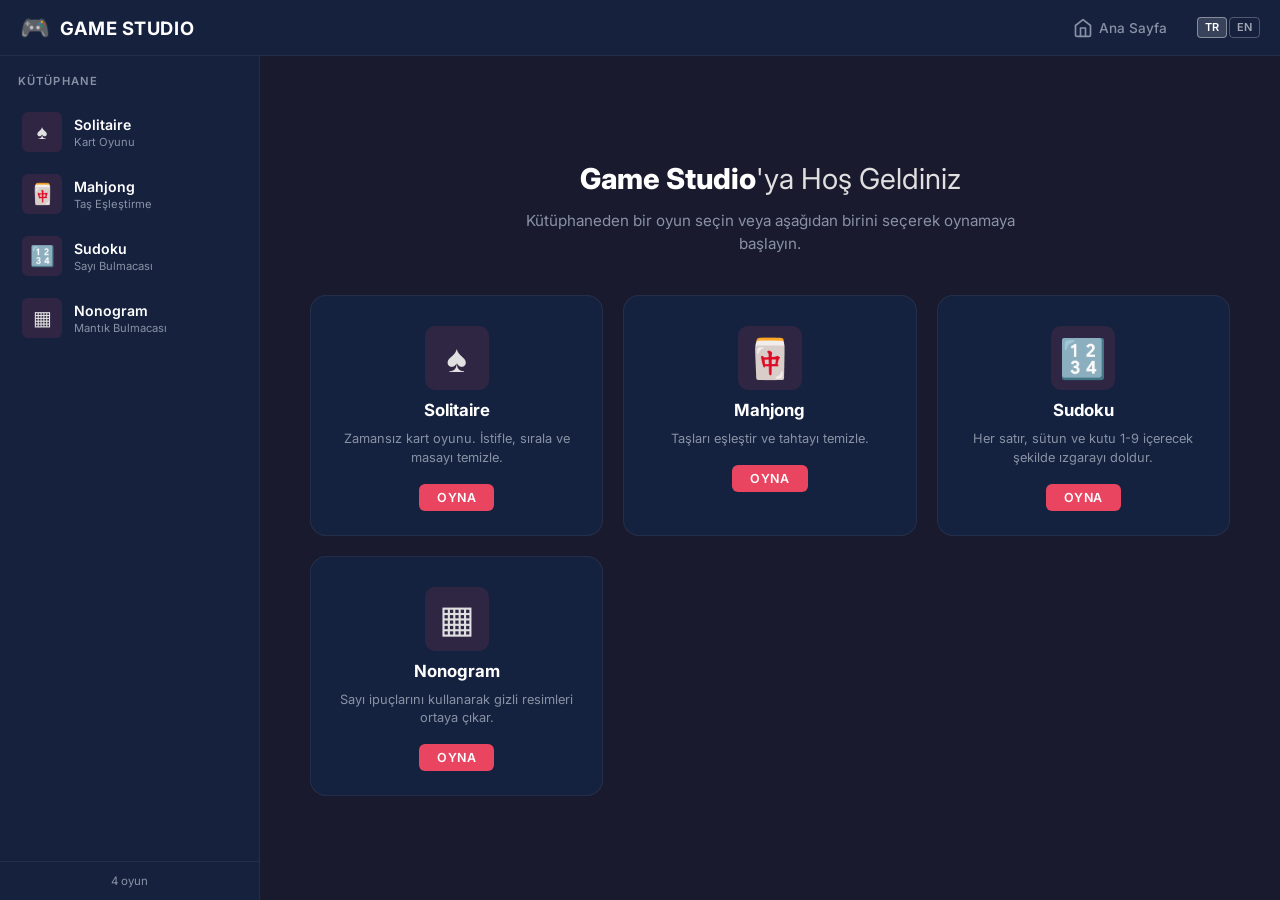
==== index.html @ 01b4e76f "Add TR/EN language toggle to dashboard and all 4 games Each page has its own translation dictionary " ====
<!DOCTYPE html>
<html lang="en">
<head>
  <meta charset="UTF-8">
  <meta name="viewport" content="width=device-width, initial-scale=1.0">
  <title>Game Studio</title>
  <link rel="stylesheet" href="css/style.css">
  <style>
    .lang-toggle { display: inline-flex; gap: 2px; margin-left: 8px; }
    .lang-btn {
      background: transparent; border: 1px solid rgba(255,255,255,.25);
      color: rgba(255,255,255,.6); font-size: 11px; font-weight: 600;
      padding: 2px 7px; border-radius: 4px; cursor: pointer;
      font-family: inherit; line-height: 1.4; transition: all .15s;
    }
    .lang-btn:hover { border-color: rgba(255,255,255,.5); color: rgba(255,255,255,.85); }
    .lang-btn--active {
      background: rgba(255,255,255,.15); color: #fff;
      border-color: rgba(255,255,255,.4);
    }
  </style>
  <link rel="preconnect" href="https://fonts.googleapis.com">
  <link rel="preconnect" href="https://fonts.gstatic.com" crossorigin>
  <link href="https://fonts.googleapis.com/css2?family=Inter:wght@400;500;600;700;800&display=swap" rel="stylesheet">
</head>
<body>

  <!-- ===== Header ===== -->
  <header class="header">
    <div class="header__brand">
      <span class="header__logo" aria-hidden="true">&#x1F3AE;</span>
      <h1 class="header__title">Game Studio</h1>
    </div>
    <nav class="header__nav">
      <button class="header__home-btn" id="homeBtn" type="button" title="Home">
        <svg width="20" height="20" viewBox="0 0 24 24" fill="none" stroke="currentColor"
             stroke-width="2" stroke-linecap="round" stroke-linejoin="round">
          <path d="M3 9l9-7 9 7v11a2 2 0 0 1-2 2H5a2 2 0 0 1-2-2z"/>
          <polyline points="9 22 9 12 15 12 15 22"/>
        </svg>
        <span data-i18n="home">Home</span>
      </button>
      <div class="lang-toggle" role="group" aria-label="Language">
        <button class="lang-btn" data-lang="tr" type="button">TR</button>
        <button class="lang-btn" data-lang="en" type="button">EN</button>
      </div>
    </nav>
  </header>

  <!-- ===== Main Layout ===== -->
  <div class="dashboard">

    <!-- Sidebar -->
    <aside class="sidebar" id="sidebar">
      <div class="sidebar__header">
        <h2 class="sidebar__title" data-i18n="library">Library</h2>
      </div>

      <ul class="sidebar__list" id="gameList" role="list">
        <li class="sidebar__item" role="listitem">
          <button class="game-card" data-game="solitaire" type="button">
            <span class="game-card__icon" aria-hidden="true">&#9824;</span>
            <div class="game-card__info">
              <span class="game-card__name">Solitaire</span>
              <span class="game-card__genre" data-i18n="cardGame">Card Game</span>
            </div>
            <span class="game-card__arrow" aria-hidden="true">&#x203A;</span>
          </button>
        </li>
        <li class="sidebar__item" role="listitem">
          <button class="game-card" data-game="mahjong" type="button">
            <span class="game-card__icon" aria-hidden="true">&#x1F004;</span>
            <div class="game-card__info">
              <span class="game-card__name">Mahjong</span>
              <span class="game-card__genre" data-i18n="tileMatching">Tile Matching</span>
            </div>
            <span class="game-card__arrow" aria-hidden="true">&#x203A;</span>
          </button>
        </li>
        <li class="sidebar__item" role="listitem">
          <button class="game-card" data-game="sudoku" type="button">
            <span class="game-card__icon" aria-hidden="true">&#x1F522;</span>
            <div class="game-card__info">
              <span class="game-card__name">Sudoku</span>
              <span class="game-card__genre" data-i18n="numberPuzzle">Number Puzzle</span>
            </div>
            <span class="game-card__arrow" aria-hidden="true">&#x203A;</span>
          </button>
        </li>
        <li class="sidebar__item" role="listitem">
          <button class="game-card" data-game="nonogram" type="button">
            <span class="game-card__icon" aria-hidden="true">&#x25A6;</span>
            <div class="game-card__info">
              <span class="game-card__name">Nonogram</span>
              <span class="game-card__genre" data-i18n="logicPuzzle">Logic Puzzle</span>
            </div>
            <span class="game-card__arrow" aria-hidden="true">&#x203A;</span>
          </button>
        </li>
      </ul>

      <div class="sidebar__footer">
        <span class="sidebar__count" data-i18n="gameCount">4 games</span>
      </div>
    </aside>

    <!-- Main Content Area -->
    <main class="content" id="content">

      <!-- Welcome Screen (shown when no game is selected) -->
      <section class="welcome" id="welcomeScreen">
        <div class="welcome__hero">
          <h2 class="welcome__heading" data-i18n-html="welcomeTitle">Welcome to <strong>Game Studio</strong></h2>
          <p class="welcome__sub" data-i18n="welcomeSub">Pick a game from the library or choose one below to start playing.</p>
        </div>

        <div class="welcome__grid">
          <button class="welcome__card" data-game="solitaire" type="button">
            <span class="welcome__card-icon" aria-hidden="true">&#9824;</span>
            <h3 class="welcome__card-title">Solitaire</h3>
            <p class="welcome__card-desc" data-i18n="solitaireDesc">The timeless card game. Stack, sort, and clear the tableau.</p>
            <span class="welcome__card-cta" data-i18n="playNow">Play Now</span>
          </button>

          <button class="welcome__card" data-game="mahjong" type="button">
            <span class="welcome__card-icon" aria-hidden="true">&#x1F004;</span>
            <h3 class="welcome__card-title">Mahjong</h3>
            <p class="welcome__card-desc" data-i18n="mahjongDesc">Match tiles and clear the board in this classic puzzle.</p>
            <span class="welcome__card-cta" data-i18n="playNow">Play Now</span>
          </button>

          <button class="welcome__card" data-game="sudoku" type="button">
            <span class="welcome__card-icon" aria-hidden="true">&#x1F522;</span>
            <h3 class="welcome__card-title">Sudoku</h3>
            <p class="welcome__card-desc" data-i18n="sudokuDesc">Fill the grid so every row, column, and box has 1-9.</p>
            <span class="welcome__card-cta" data-i18n="playNow">Play Now</span>
          </button>

          <button class="welcome__card" data-game="nonogram" type="button">
            <span class="welcome__card-icon" aria-hidden="true">&#x25A6;</span>
            <h3 class="welcome__card-title">Nonogram</h3>
            <p class="welcome__card-desc" data-i18n="nonogramDesc">Reveal hidden pictures using number clues on each axis.</p>
            <span class="welcome__card-cta" data-i18n="playNow">Play Now</span>
          </button>
        </div>
      </section>

      <!-- Game Frame (shown when a game is selected) -->
      <div class="game-frame" id="gameFrame" hidden>
        <div class="game-frame__loader" id="frameLoader">
          <div class="spinner"></div>
          <span data-i18n="loading">Loading game&hellip;</span>
        </div>
        <iframe
          class="game-frame__iframe"
          id="gameIframe"
          title="Game window"
          sandbox="allow-scripts allow-same-origin allow-popups"
          loading="lazy"
        ></iframe>
      </div>

    </main>
  </div>

  <!-- Mobile sidebar toggle -->
  <button class="sidebar-toggle" id="sidebarToggle" type="button"
          aria-label="Toggle game library" aria-expanded="false">
    <svg width="24" height="24" viewBox="0 0 24 24" fill="none" stroke="currentColor"
         stroke-width="2" stroke-linecap="round" stroke-linejoin="round">
      <line x1="3" y1="6" x2="21" y2="6"/>
      <line x1="3" y1="12" x2="21" y2="12"/>
      <line x1="3" y1="18" x2="21" y2="18"/>
    </svg>
  </button>

  <script src="js/app.js"></script>
</body>
</html>
---- css/style.css ----
/* ============================================================
   Game Studio — Dashboard Stylesheet
   Dark theme with gaming aesthetic (Steam / Epic Games style)
   ============================================================ */

/* ----- Design Tokens ----- */
:root {
  /* Palette */
  --color-base:        #1a1a2e;
  --color-surface:     #16213e;
  --color-accent:      #0f3460;
  --color-highlight:   #e94560;
  --color-highlight-hover: #ff6b81;
  --color-text:        #e0e0e0;
  --color-text-muted:  #8892a4;
  --color-text-bright: #ffffff;
  --color-border:      rgba(255, 255, 255, 0.06);
  --color-card-bg:     rgba(15, 52, 96, 0.35);
  --color-card-hover:  rgba(15, 52, 96, 0.65);
  --color-overlay:     rgba(0, 0, 0, 0.5);

  /* Layout */
  --header-h:   56px;
  --sidebar-w:  260px;

  /* Typography */
  --font-family: 'Inter', -apple-system, BlinkMacSystemFont, 'Segoe UI',
                 Roboto, Oxygen, Ubuntu, sans-serif;

  /* Transitions */
  --transition-fast:   0.15s ease;
  --transition-medium: 0.25s ease;
  --transition-slow:   0.4s  cubic-bezier(0.22, 1, 0.36, 1);

  /* Misc */
  --radius-sm:  6px;
  --radius-md:  10px;
  --radius-lg:  16px;
  --shadow-card: 0 4px 24px rgba(0, 0, 0, 0.3);
}

/* ----- Reset / Base ----- */
*,
*::before,
*::after {
  margin: 0;
  padding: 0;
  box-sizing: border-box;
}

html {
  font-size: 16px;
  -webkit-font-smoothing: antialiased;
  -moz-osx-font-smoothing: grayscale;
}

body {
  font-family: var(--font-family);
  background: var(--color-base);
  color: var(--color-text);
  min-height: 100vh;
  overflow: hidden;               /* prevent body scroll; content scrolls internally */
}

button {
  font: inherit;
  color: inherit;
  cursor: pointer;
  border: none;
  background: none;
  -webkit-tap-highlight-color: transparent;
}

ul { list-style: none; }

a { color: inherit; text-decoration: none; }

/* ============================================================
   Header
   ============================================================ */
.header {
  position: fixed;
  inset: 0 0 auto 0;
  z-index: 100;
  height: var(--header-h);
  display: flex;
  align-items: center;
  justify-content: space-between;
  padding: 0 20px 0 20px;
  background: var(--color-surface);
  border-bottom: 1px solid var(--color-border);
  backdrop-filter: blur(12px);
  -webkit-backdrop-filter: blur(12px);
}

.header__brand {
  display: flex;
  align-items: center;
  gap: 10px;
  user-select: none;
}

.header__logo {
  font-size: 1.5rem;
  line-height: 1;
}

.header__title {
  font-size: 1.15rem;
  font-weight: 700;
  letter-spacing: 0.03em;
  color: var(--color-text-bright);
  text-transform: uppercase;
}

.header__nav {
  display: flex;
  align-items: center;
  gap: 8px;
}

.header__home-btn {
  display: inline-flex;
  align-items: center;
  gap: 6px;
  padding: 6px 14px;
  border-radius: var(--radius-sm);
  font-size: 0.85rem;
  font-weight: 500;
  color: var(--color-text-muted);
  transition: background var(--transition-fast), color var(--transition-fast);
}
.header__home-btn:hover,
.header__home-btn:focus-visible {
  background: rgba(255, 255, 255, 0.07);
  color: var(--color-text-bright);
}

/* ============================================================
   Dashboard Layout
   ============================================================ */
.dashboard {
  display: flex;
  position: fixed;
  inset: var(--header-h) 0 0 0;
}

/* ============================================================
   Sidebar
   ============================================================ */
.sidebar {
  width: var(--sidebar-w);
  min-width: var(--sidebar-w);
  height: 100%;
  display: flex;
  flex-direction: column;
  background: var(--color-surface);
  border-right: 1px solid var(--color-border);
  transition: transform var(--transition-slow);
  z-index: 50;
}

.sidebar__header {
  padding: 18px 18px 10px;
}

.sidebar__title {
  font-size: 0.7rem;
  font-weight: 600;
  text-transform: uppercase;
  letter-spacing: 0.1em;
  color: var(--color-text-muted);
}

.sidebar__list {
  flex: 1;
  overflow-y: auto;
  padding: 4px 10px;
}

.sidebar__item + .sidebar__item {
  margin-top: 2px;
}

.sidebar__footer {
  padding: 12px 18px;
  border-top: 1px solid var(--color-border);
  font-size: 0.72rem;
  color: var(--color-text-muted);
  text-align: center;
}

/* ----- Game Card (sidebar button) ----- */
.game-card {
  display: flex;
  align-items: center;
  gap: 12px;
  width: 100%;
  padding: 10px 12px;
  border-radius: var(--radius-md);
  transition: background var(--transition-fast),
              box-shadow var(--transition-fast),
              transform var(--transition-fast);
}

.game-card:hover {
  background: var(--color-card-hover);
  transform: translateX(2px);
}
.game-card:focus-visible {
  outline: 2px solid var(--color-highlight);
  outline-offset: -2px;
}

.game-card--active {
  background: var(--color-card-hover);
  box-shadow: inset 3px 0 0 var(--color-highlight);
}

.game-card__icon {
  display: flex;
  align-items: center;
  justify-content: center;
  width: 40px;
  height: 40px;
  border-radius: var(--radius-sm);
  background: rgba(233, 69, 96, 0.12);
  font-size: 1.25rem;
  flex-shrink: 0;
  transition: background var(--transition-fast), transform var(--transition-fast);
}

.game-card:hover .game-card__icon,
.game-card--active .game-card__icon {
  background: rgba(233, 69, 96, 0.25);
  transform: scale(1.08);
}

.game-card__info {
  display: flex;
  flex-direction: column;
  gap: 2px;
  min-width: 0;
  text-align: left;
}

.game-card__name {
  font-size: 0.88rem;
  font-weight: 600;
  color: var(--color-text-bright);
  white-space: nowrap;
  overflow: hidden;
  text-overflow: ellipsis;
}

.game-card__genre {
  font-size: 0.7rem;
  color: var(--color-text-muted);
}

.game-card__arrow {
  margin-left: auto;
  font-size: 1.3rem;
  color: var(--color-text-muted);
  opacity: 0;
  transform: translateX(-4px);
  transition: opacity var(--transition-fast), transform var(--transition-fast);
}

.game-card:hover .game-card__arrow,
.game-card--active .game-card__arrow {
  opacity: 1;
  transform: translateX(0);
}

/* ============================================================
   Content Area
   ============================================================ */
.content {
  flex: 1;
  position: relative;
  overflow: hidden;
  background: var(--color-base);
}

/* ============================================================
   Welcome Screen
   ============================================================ */
.welcome {
  display: flex;
  flex-direction: column;
  align-items: center;
  justify-content: center;
  gap: 40px;
  height: 100%;
  padding: 40px 32px;
  overflow-y: auto;
  animation: fadeIn 0.5s ease;
}

.welcome__hero {
  text-align: center;
  max-width: 540px;
}

.welcome__heading {
  font-size: 1.8rem;
  font-weight: 400;
  color: var(--color-text);
  line-height: 1.3;
}
.welcome__heading strong {
  color: var(--color-text-bright);
  font-weight: 800;
}

.welcome__sub {
  margin-top: 12px;
  font-size: 0.95rem;
  color: var(--color-text-muted);
  line-height: 1.5;
}

/* ----- Welcome Card Grid ----- */
.welcome__grid {
  display: grid;
  grid-template-columns: repeat(auto-fit, minmax(220px, 1fr));
  gap: 20px;
  width: 100%;
  max-width: 920px;
}

.welcome__card {
  display: flex;
  flex-direction: column;
  align-items: center;
  gap: 10px;
  padding: 30px 20px 24px;
  text-align: center;
  border-radius: var(--radius-lg);
  background: var(--color-card-bg);
  border: 1px solid var(--color-border);
  transition: background var(--transition-medium),
              border-color var(--transition-medium),
              transform var(--transition-medium),
              box-shadow var(--transition-medium);
}

.welcome__card:hover {
  background: var(--color-card-hover);
  border-color: rgba(233, 69, 96, 0.3);
  transform: translateY(-4px);
  box-shadow: var(--shadow-card);
}
.welcome__card:focus-visible {
  outline: 2px solid var(--color-highlight);
  outline-offset: 2px;
}

.welcome__card-icon {
  font-size: 2.4rem;
  line-height: 1;
  display: flex;
  align-items: center;
  justify-content: center;
  width: 64px;
  height: 64px;
  border-radius: var(--radius-md);
  background: rgba(233, 69, 96, 0.12);
  transition: background var(--transition-medium), transform var(--transition-medium);
}

.welcome__card:hover .welcome__card-icon {
  background: rgba(233, 69, 96, 0.28);
  transform: scale(1.1);
}

.welcome__card-title {
  font-size: 1.05rem;
  font-weight: 700;
  color: var(--color-text-bright);
}

.welcome__card-desc {
  font-size: 0.8rem;
  color: var(--color-text-muted);
  line-height: 1.45;
}

.welcome__card-cta {
  display: inline-block;
  margin-top: 6px;
  padding: 6px 18px;
  font-size: 0.78rem;
  font-weight: 600;
  text-transform: uppercase;
  letter-spacing: 0.05em;
  border-radius: var(--radius-sm);
  background: var(--color-highlight);
  color: var(--color-text-bright);
  transition: background var(--transition-fast);
}
.welcome__card:hover .welcome__card-cta {
  background: var(--color-highlight-hover);
}

/* ============================================================
   Game Frame
   ============================================================ */
.game-frame {
  position: absolute;
  inset: 0;
  display: flex;
  align-items: center;
  justify-content: center;
  background: var(--color-base);
}

.game-frame[hidden] {
  display: none;
}

.game-frame__iframe {
  width: 100%;
  height: 100%;
  border: none;
  opacity: 0;
  transition: opacity var(--transition-medium);
}

.game-frame__iframe--loaded {
  opacity: 1;
}

/* ----- Loader ----- */
.game-frame__loader {
  position: absolute;
  display: flex;
  flex-direction: column;
  align-items: center;
  gap: 14px;
  font-size: 0.85rem;
  color: var(--color-text-muted);
  transition: opacity var(--transition-fast);
  z-index: 2;
}

.game-frame__loader[hidden] {
  opacity: 0;
  pointer-events: none;
}

.spinner {
  width: 36px;
  height: 36px;
  border: 3px solid rgba(233, 69, 96, 0.2);
  border-top-color: var(--color-highlight);
  border-radius: 50%;
  animation: spin 0.75s linear infinite;
}

/* ============================================================
   Mobile Sidebar Toggle
   ============================================================ */
.sidebar-toggle {
  display: none;              /* shown via media query */
  position: fixed;
  bottom: 20px;
  left: 20px;
  z-index: 200;
  width: 48px;
  height: 48px;
  border-radius: 50%;
  background: var(--color-highlight);
  color: var(--color-text-bright);
  box-shadow: 0 4px 16px rgba(233, 69, 96, 0.45);
  align-items: center;
  justify-content: center;
  transition: background var(--transition-fast), transform var(--transition-fast);
}
.sidebar-toggle:hover {
  background: var(--color-highlight-hover);
  transform: scale(1.08);
}

/* ============================================================
   Responsive
   ============================================================ */
@media (max-width: 768px) {
  :root {
    --sidebar-w: 240px;
  }

  .sidebar {
    position: fixed;
    top: var(--header-h);
    left: 0;
    bottom: 0;
    transform: translateX(-100%);
    box-shadow: 4px 0 24px rgba(0, 0, 0, 0.4);
  }

  .sidebar--open {
    transform: translateX(0);
  }

  .sidebar-toggle {
    display: flex;
  }

  .content {
    width: 100%;
  }

  .welcome__grid {
    grid-template-columns: repeat(auto-fit, minmax(180px, 1fr));
    gap: 14px;
  }

  .welcome__heading {
    font-size: 1.35rem;
  }
}

@media (max-width: 480px) {
  .welcome__grid {
    grid-template-columns: 1fr;
    max-width: 340px;
  }

  .welcome__card {
    padding: 22px 16px 18px;
  }

  .welcome__card-icon {
    font-size: 1.8rem;
    width: 52px;
    height: 52px;
  }
}

/* ============================================================
   Animations
   ============================================================ */
@keyframes fadeIn {
  from { opacity: 0; transform: translateY(12px); }
  to   { opacity: 1; transform: translateY(0); }
}

@keyframes spin {
  to { transform: rotate(360deg); }
}

/* Overlay behind sidebar on mobile */
.sidebar-overlay {
  display: none;
  position: fixed;
  inset: var(--header-h) 0 0 0;
  background: var(--color-overlay);
  z-index: 40;
  opacity: 0;
  transition: opacity var(--transition-medium);
}
.sidebar-overlay--visible {
  display: block;
  opacity: 1;
}

/* ============================================================
   Scrollbar (Webkit)
   ============================================================ */
::-webkit-scrollbar {
  width: 6px;
}
::-webkit-scrollbar-track {
  background: transparent;
}
::-webkit-scrollbar-thumb {
  background: rgba(255, 255, 255, 0.1);
  border-radius: 3px;
}
::-webkit-scrollbar-thumb:hover {
  background: rgba(255, 255, 255, 0.2);
}
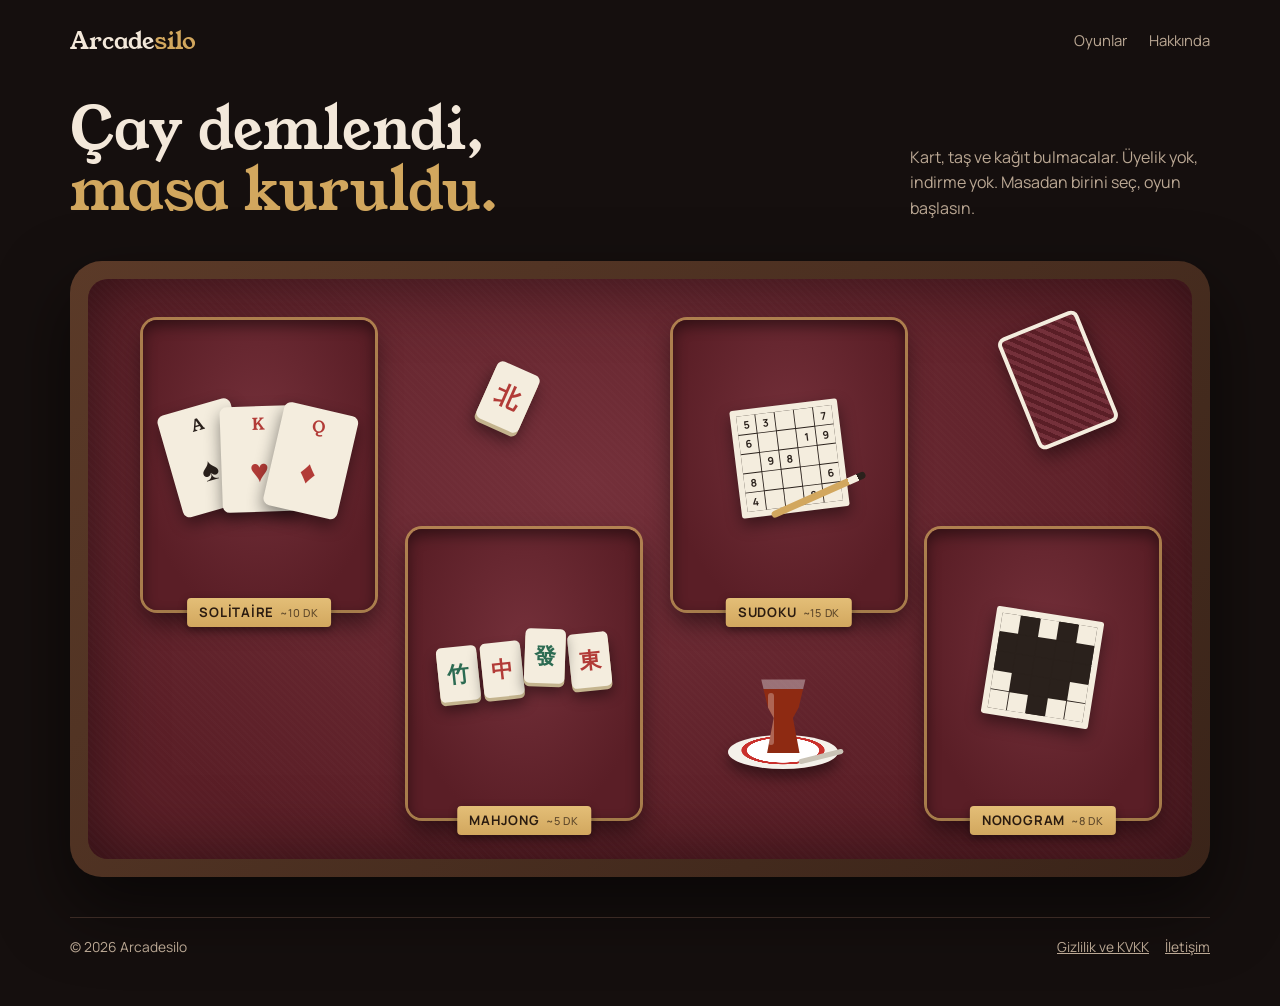
==== commit 3243c2c8: "Replace dashboard with Kahvehane table design Bordo felt table, walnut frame, brass-rimmed trays wit" ====
--- a/index.html
+++ b/index.html
@@ -1,179 +1,195 @@
-<!DOCTYPE html>
-<html lang="en">
+<!doctype html>
+<html lang="tr">
 <head>
-  <meta charset="UTF-8">
-  <meta name="viewport" content="width=device-width, initial-scale=1.0">
-  <title>Game Studio</title>
-  <link rel="stylesheet" href="css/style.css">
-  <style>
-    .lang-toggle { display: inline-flex; gap: 2px; margin-left: 8px; }
-    .lang-btn {
-      background: transparent; border: 1px solid rgba(255,255,255,.25);
-      color: rgba(255,255,255,.6); font-size: 11px; font-weight: 600;
-      padding: 2px 7px; border-radius: 4px; cursor: pointer;
-      font-family: inherit; line-height: 1.4; transition: all .15s;
-    }
-    .lang-btn:hover { border-color: rgba(255,255,255,.5); color: rgba(255,255,255,.85); }
-    .lang-btn--active {
-      background: rgba(255,255,255,.15); color: #fff;
-      border-color: rgba(255,255,255,.4);
-    }
-  </style>
-  <link rel="preconnect" href="https://fonts.googleapis.com">
-  <link rel="preconnect" href="https://fonts.gstatic.com" crossorigin>
-  <link href="https://fonts.googleapis.com/css2?family=Inter:wght@400;500;600;700;800&display=swap" rel="stylesheet">
+<meta charset="utf-8">
+<meta name="viewport" content="width=device-width, initial-scale=1, viewport-fit=cover">
+<meta name="description" content="Kart, taş ve kağıt bulmacalar: Solitaire, Mahjong, Sudoku, Nonogram. Üyelik yok, indirme yok.">
+<title>Arcadesilo</title>
+<link rel="stylesheet" href="https://fonts.googleapis.com/css2?family=Young+Serif&family=Manrope:wght@400;500;700&display=swap">
+<style>
+/* Layout: bilerek tek tema. Bordo çuhalı kahvehane masası, nesneler masaya doğal ve dağınık yerleşmiş (yanında çay bardağı). Masanın üstüne pirinç etiketler. Telefonda düzenli ızgaraya döner. */
+:root{
+  --bg:#150F0E; --wood:#3A2419; --wood-hi:#5B3A28; --felt:#5A1E26; --felt-hi:#74303A;
+  --ink:#F3E8DA; --muted:#BBA894; --line:#3A2A24; --brass:#D2A75E; --paper:#F4EDDE; --paper-ink:#2A211C; --red:#B23B37; --green:#2C6B52;
+  --display:"Young Serif", Georgia, serif;
+  --body:"Manrope", system-ui, -apple-system, "Segoe UI", sans-serif;
+  color-scheme:dark;
+}
+*{box-sizing:border-box}
+body{margin:0;background:var(--bg);color:var(--ink);font-family:var(--body);font-size:16px;line-height:1.6;padding-inline:16px;padding-block:0 48px}
+.wrap{max-width:1140px;margin:0 auto;display:flex;flex-direction:column;gap:40px}
+button{font:inherit;cursor:pointer;color:inherit}
+a{color:inherit}
+:focus-visible{outline:2px solid var(--brass);outline-offset:3px;border-radius:6px}
+
+header{display:flex;justify-content:space-between;align-items:center;gap:12px;flex-wrap:wrap;padding-block:22px 0}
+.logo{font-family:var(--display);font-size:1.5rem;text-decoration:none}
+.logo span{color:var(--brass)}
+header nav{display:flex;gap:22px;color:var(--muted);font-size:.93rem}
+header nav a{text-decoration:none}
+
+.intro{display:grid;grid-template-columns:1fr auto;gap:24px;align-items:end}
+.intro h1{font-family:var(--display);font-weight:400;font-size:clamp(2.1rem,5vw,3.6rem);line-height:1.05;margin:0;text-wrap:balance}
+.intro h1 span{color:var(--brass)}
+.intro p{margin:0;color:var(--muted);max-width:30ch}
+
+.table{background:linear-gradient(135deg,var(--wood-hi),var(--wood));padding:18px;border-radius:32px;box-shadow:0 30px 70px rgba(0,0,0,.55)}
+.felt{position:relative;aspect-ratio:16/8.4;max-width:100%;background:radial-gradient(ellipse at 45% 35%,var(--felt-hi),var(--felt) 72%);border-radius:20px;box-shadow:inset 0 0 70px rgba(0,0,0,.5);overflow:hidden}
+.felt::before{content:"";position:absolute;inset:0;background:repeating-linear-gradient(45deg,rgba(255,255,255,.012) 0 2px,transparent 2px 5px);pointer-events:none}
+
+.spot{position:absolute;background:none;border:0;padding:10px;display:flex;flex-direction:column;align-items:center;gap:14px;border-radius:16px}
+.spot .obj{transition:transform .35s cubic-bezier(.2,.8,.2,1)}
+.spot:hover .obj{transform:translateY(-8px) scale(1.03)}
+.plaque{background:linear-gradient(180deg,#E3BE77,var(--brass));color:#2A1B10;font-weight:700;font-size:.82rem;letter-spacing:.06em;text-transform:uppercase;padding:4px 12px;border-radius:4px;box-shadow:0 3px 8px rgba(0,0,0,.4);white-space:nowrap}
+.plaque small{font-weight:500;opacity:.7;margin-left:6px}
+.s-sol{left:6%;top:12%}
+.s-mah{left:31%;top:44%}
+.s-sud{left:55%;top:8%}
+.s-non{left:77%;top:44%}
+.deco{position:absolute;pointer-events:none}
+.d-tea{left:47%;top:58%}
+.d-tile{left:23%;top:16%;transform:rotate(24deg)}
+.d-card{left:88%;top:6%;transform:rotate(-22deg)}
+
+.pcard{width:86px;height:120px;background:var(--paper);color:var(--paper-ink);border-radius:8px;box-shadow:0 8px 18px rgba(0,0,0,.45);padding:7px 9px;display:flex;flex-direction:column;justify-content:space-between;font-family:var(--display);font-size:1.15rem}
+.pcard .c{align-self:center;font-size:2.3rem;line-height:1}
+.pcard.r{color:var(--red)}
+.pcard.back{background:repeating-linear-gradient(45deg,var(--felt-hi) 0 4px,var(--felt) 4px 8px);border:4px solid var(--paper)}
+.fan{display:flex}
+.fan .pcard:nth-child(1){transform:rotate(-16deg) translate(26px,6px)}
+.fan .pcard:nth-child(2){transform:rotate(-2deg)}
+.fan .pcard:nth-child(3){transform:rotate(13deg) translate(-26px,8px)}
+.tiles{display:flex;gap:4px;transform:rotate(-6deg)}
+.tile{width:46px;height:62px;background:var(--paper);border-radius:6px;box-shadow:0 4px 0 #C4B48E,0 10px 16px rgba(0,0,0,.45);display:grid;place-items:center;font-size:1.55rem;color:var(--green);font-weight:700}
+.tile.r{color:var(--red)}
+.tiles .tile:nth-child(3){transform:translateY(-10px) rotate(8deg)}
+.sheet{background:var(--paper);padding:7px;border-radius:3px;box-shadow:0 8px 18px rgba(0,0,0,.45)}
+.sgrid{display:grid;grid-template-columns:repeat(5,21px);gap:1px;background:var(--paper-ink)}
+.sgrid span{height:21px;background:var(--paper);display:grid;place-items:center;font-size:.75rem;font-weight:700;color:var(--paper-ink)}
+.sgrid.n span.on{background:var(--paper-ink)}
+.pencil{width:116px;height:8px;border-radius:4px;background:linear-gradient(90deg,var(--brass) 0 82%,var(--paper) 82% 92%,var(--paper-ink) 92%);margin-top:-8px;transform:rotate(-24deg) translateX(40px)}
+
+/* çay bardağı + tabak (üstten-yandan karışık görünüm) */
+.tea{position:relative;width:110px;height:96px}
+.saucer{position:absolute;left:0;right:0;bottom:0;height:34px;border-radius:50%;background:radial-gradient(ellipse at 50% 45%,#FFFFFF 0 46%,#C9302C 47% 53%,#F4F1EA 54%);box-shadow:0 8px 14px rgba(0,0,0,.45)}
+.glass{position:absolute;left:31px;bottom:16px;width:48px;height:74px;clip-path:polygon(4% 0,96% 0,82% 38%,70% 52%,84% 100%,16% 100%,30% 52%,18% 38%);background:linear-gradient(180deg,rgba(255,255,255,.35) 0 14%,#8E2A12 14% 100%)}
+.glass::after{content:"";position:absolute;left:18%;top:18%;width:12%;height:70%;background:rgba(255,255,255,.28);border-radius:4px}
+.spoon{position:absolute;left:70px;bottom:10px;width:46px;height:5px;border-radius:3px;background:#C9C3B6;transform:rotate(-14deg)}
+
+/* ---- çerçeveli modlar: her oyun sabit bir alan ---- */
+.framed .spot{width:21%;height:50%;justify-content:center;padding:14px 10px 26px;transition:background .25s,box-shadow .25s,border-color .25s}
+.framed .s-sol{left:5%;top:7%}
+.framed .s-mah{left:29%;top:43%}
+.framed .s-sud{left:53%;top:7%}
+.framed .s-non{left:76%;top:43%}
+.framed .d-tea{left:58%;top:68%}
+.framed .d-tile{left:36%;top:15%}
+.framed .d-card{left:84%;top:7%}
+.framed .plaque{position:absolute;bottom:-13px;left:50%;transform:translateX(-50%)}
+
+/* Ahşap tepsi: pirinç kenarlı oyun alanları */
+.f-tray .spot{border-radius:14px;background:radial-gradient(ellipse at 50% 40%,var(--felt-hi),var(--felt) 75%);box-shadow:0 0 0 3px color-mix(in srgb,var(--brass) 70%,transparent),0 12px 24px rgba(0,0,0,.5),inset 0 6px 14px rgba(0,0,0,.45)}
+.f-tray .spot:hover{box-shadow:0 0 0 3px var(--brass),0 16px 30px rgba(0,0,0,.55),inset 0 6px 14px rgba(0,0,0,.45)}
+.f-tray .plaque{bottom:-17px}
+
+.framed .spot .obj{transform:scale(.88)}
+.framed .spot:hover .obj{transform:scale(.9) translateY(-6px)}
+@media (max-width:900px){
+  .framed .spot{width:auto;height:auto;min-height:220px;position:relative;left:auto;top:auto}
+  .framed.felt{grid-template-columns:repeat(2,minmax(0,1fr));gap:34px 16px;padding:24px 14px 36px}
+  .framed .spot{min-width:0}
+}
+@media (max-width:520px){
+  .framed .spot{min-height:180px}
+  .framed .spot .obj,.framed .spot:hover .obj{transform:scale(.6)}
+  .framed .plaque{font-size:.7rem;padding:3px 8px}
+  .framed .plaque small{display:none}
+}
+
+footer{display:flex;justify-content:space-between;gap:12px;flex-wrap:wrap;font-size:.86rem;color:var(--muted);border-top:1px solid var(--line);padding-top:18px}
+footer nav{display:flex;gap:16px}
+
+.player[hidden]{display:none}
+.player{position:fixed;inset:0;background:var(--bg);z-index:20;display:flex;flex-direction:column;padding-top:env(safe-area-inset-top,0px);padding-bottom:env(safe-area-inset-bottom,0px)}
+.pbar{display:flex;justify-content:space-between;align-items:center;gap:12px;padding:12px 16px;border-bottom:1px solid var(--line)}
+.pbar strong{font-family:var(--display);font-weight:400;font-size:1.25rem}
+.pbar .b{display:flex;gap:8px}
+.ib{border:1px solid var(--line);background:var(--wood);border-radius:999px;padding:8px 14px;font-size:.88rem}
+.stage{flex:1;display:grid;place-items:center;padding:16px;min-height:0}
+.stage iframe{width:100%;height:100%;border:0;border-radius:12px;background:var(--felt)}
+.missing{max-width:420px;text-align:center;color:var(--muted)}
+.missing h3{font-family:var(--display);font-weight:400;font-size:1.5rem;color:var(--ink);margin:0 0 8px}
+
+@media (max-width:900px){
+  .intro{grid-template-columns:1fr}
+  .felt{aspect-ratio:auto;display:grid;grid-template-columns:repeat(2,1fr);gap:18px 6px;padding:22px 8px}
+  .spot{position:static;justify-content:end}
+  .deco{display:none}
+  .list{grid-template-columns:1fr}
+}
+@media (max-width:420px){.table{padding:10px;border-radius:22px}.spot .obj{transform:scale(.8)}.spot:hover .obj{transform:scale(.8) translateY(-6px)}.spot{gap:4px}}
+@media (prefers-reduced-motion:reduce){*{transition:none!important}}
+</style>
+<style>[hidden]{display:none!important} img{max-width:100%}</style>
 </head>
 <body>
-
-  <!-- ===== Header ===== -->
-  <header class="header">
-    <div class="header__brand">
-      <span class="header__logo" aria-hidden="true">&#x1F3AE;</span>
-      <h1 class="header__title">Game Studio</h1>
-    </div>
-    <nav class="header__nav">
-      <button class="header__home-btn" id="homeBtn" type="button" title="Home">
-        <svg width="20" height="20" viewBox="0 0 24 24" fill="none" stroke="currentColor"
-             stroke-width="2" stroke-linecap="round" stroke-linejoin="round">
-          <path d="M3 9l9-7 9 7v11a2 2 0 0 1-2 2H5a2 2 0 0 1-2-2z"/>
-          <polyline points="9 22 9 12 15 12 15 22"/>
-        </svg>
-        <span data-i18n="home">Home</span>
-      </button>
-      <div class="lang-toggle" role="group" aria-label="Language">
-        <button class="lang-btn" data-lang="tr" type="button">TR</button>
-        <button class="lang-btn" data-lang="en" type="button">EN</button>
-      </div>
-    </nav>
+<div class="wrap">
+  <header>
+    <a class="logo" href="#top">Arcade<span>silo</span></a>
+    <nav><a href="#oyunlar">Oyunlar</a><a href="#top">Hakkında</a></nav>
   </header>
 
-  <!-- ===== Main Layout ===== -->
-  <div class="dashboard">
+  <section class="intro" id="top">
+    <h1>Çay demlendi, <span>masa kuruldu.</span></h1>
+    <p>Kart, taş ve kağıt bulmacalar. Üyelik yok, indirme yok. Masadan birini seç, oyun başlasın.</p>
+  </section>
 
-    <!-- Sidebar -->
-    <aside class="sidebar" id="sidebar">
-      <div class="sidebar__header">
-        <h2 class="sidebar__title" data-i18n="library">Library</h2>
-      </div>
+  <section>
+  <section class="table" id="oyunlar" aria-label="Oyun masası">
+    <div class="felt framed f-tray" id="felt">
+      <div class="deco d-tile" aria-hidden="true"><div class="tile r">北</div></div>
+      <div class="deco d-card" aria-hidden="true"><div class="pcard back"></div></div>
+      <div class="deco d-tea" aria-hidden="true"><div class="tea"><div class="saucer"></div><div class="glass"></div><div class="spoon"></div></div></div>
+    </div>
+  </section>
+  </section>
 
-      <ul class="sidebar__list" id="gameList" role="list">
-        <li class="sidebar__item" role="listitem">
-          <button class="game-card" data-game="solitaire" type="button">
-            <span class="game-card__icon" aria-hidden="true">&#9824;</span>
-            <div class="game-card__info">
-              <span class="game-card__name">Solitaire</span>
-              <span class="game-card__genre" data-i18n="cardGame">Card Game</span>
-            </div>
-            <span class="game-card__arrow" aria-hidden="true">&#x203A;</span>
-          </button>
-        </li>
-        <li class="sidebar__item" role="listitem">
-          <button class="game-card" data-game="mahjong" type="button">
-            <span class="game-card__icon" aria-hidden="true">&#x1F004;</span>
-            <div class="game-card__info">
-              <span class="game-card__name">Mahjong</span>
-              <span class="game-card__genre" data-i18n="tileMatching">Tile Matching</span>
-            </div>
-            <span class="game-card__arrow" aria-hidden="true">&#x203A;</span>
-          </button>
-        </li>
-        <li class="sidebar__item" role="listitem">
-          <button class="game-card" data-game="sudoku" type="button">
-            <span class="game-card__icon" aria-hidden="true">&#x1F522;</span>
-            <div class="game-card__info">
-              <span class="game-card__name">Sudoku</span>
-              <span class="game-card__genre" data-i18n="numberPuzzle">Number Puzzle</span>
-            </div>
-            <span class="game-card__arrow" aria-hidden="true">&#x203A;</span>
-          </button>
-        </li>
-        <li class="sidebar__item" role="listitem">
-          <button class="game-card" data-game="nonogram" type="button">
-            <span class="game-card__icon" aria-hidden="true">&#x25A6;</span>
-            <div class="game-card__info">
-              <span class="game-card__name">Nonogram</span>
-              <span class="game-card__genre" data-i18n="logicPuzzle">Logic Puzzle</span>
-            </div>
-            <span class="game-card__arrow" aria-hidden="true">&#x203A;</span>
-          </button>
-        </li>
-      </ul>
+  <footer>
+    <span>&copy; 2026 Arcadesilo</span>
+    <nav><a href="#top">Gizlilik ve KVKK</a><a href="#top">İletişim</a></nav>
+  </footer>
+</div>
 
-      <div class="sidebar__footer">
-        <span class="sidebar__count" data-i18n="gameCount">4 games</span>
-      </div>
-    </aside>
+<div class="player" id="player" hidden role="dialog" aria-modal="true" aria-labelledby="pTitle">
+  <div class="pbar"><strong id="pTitle"></strong><div class="b"><button class="ib" id="fsBtn">Tam ekran</button><button class="ib" id="closeBtn">Kapat &#10005;</button></div></div>
+  <div class="stage" id="stage"></div>
+</div>
 
-    <!-- Main Content Area -->
-    <main class="content" id="content">
+<script>
+const GAMES=[
+  {id:"solitaire",pos:"s-sol",title:"Solitaire",desc:"Klondike. Kartları sırala, dört desteyi tamamla.",time:"10 dk",file:"games/solitaire/index.html",
+   obj:'<div class="fan"><div class="pcard"><span>A</span><span class="c">&#9824;</span><span></span></div><div class="pcard r"><span>K</span><span class="c">&#9829;</span><span></span></div><div class="pcard r"><span>Q</span><span class="c">&#9830;</span><span></span></div></div>'},
+  {id:"mahjong",pos:"s-mah",title:"Mahjong",desc:"Eşleşen taşları 4 slotluk rafa topla. Kolaydan zora seviyeler.",time:"5 dk",file:"games/mahjong/index.html",
+   obj:'<div class="tiles"><div class="tile">竹</div><div class="tile r">中</div><div class="tile">發</div><div class="tile r">東</div></div>'},
+  {id:"sudoku",pos:"s-sud",title:"Sudoku",desc:"9×9 tabloyu doldur, her satır ve sütunda rakamlar bir kez.",time:"15 dk",file:"games/sudoku/index.html",
+   obj:'<div><div class="sheet" style="transform:rotate(-7deg)"><div class="sgrid">'+[5,3,"","",7,6,"","",1,9,"",9,8,"","",8,"","","",6,4,"","",8,""].map(v=>`<span>${v}</span>`).join("")+'</div></div><div class="pencil"></div></div>'},
+  {id:"nonogram",pos:"s-non",title:"Nonogram",desc:"Kenardaki sayılara göre kareleri boya, gizli resmi bul.",time:"8 dk",file:"games/nonogram/index.html",
+   obj:'<div class="sheet" style="transform:rotate(9deg)"><div class="sgrid n">'+"0101011111111110111000100".split("").map(v=>`<span class="${v==='1'?'on':''}"></span>`).join("")+'</div></div>'},
+];
+const store={get(k,d){try{const v=localStorage.getItem(k);return v?JSON.parse(v):d}catch(e){return d}},set(k,v){try{localStorage.setItem(k,JSON.stringify(v))}catch(e){}}};
+document.getElementById("felt").insertAdjacentHTML("beforeend",GAMES.map(g=>`<button class="spot ${g.pos}" data-play="${g.id}" aria-label="${g.title} oyna"><div class="obj">${g.obj}</div><span class="plaque">${g.title}<small>~${g.time}</small></span></button>`).join(""));
 
-      <!-- Welcome Screen (shown when no game is selected) -->
-      <section class="welcome" id="welcomeScreen">
-        <div class="welcome__hero">
-          <h2 class="welcome__heading" data-i18n-html="welcomeTitle">Welcome to <strong>Game Studio</strong></h2>
-          <p class="welcome__sub" data-i18n="welcomeSub">Pick a game from the library or choose one below to start playing.</p>
-        </div>
-
-        <div class="welcome__grid">
-          <button class="welcome__card" data-game="solitaire" type="button">
-            <span class="welcome__card-icon" aria-hidden="true">&#9824;</span>
-            <h3 class="welcome__card-title">Solitaire</h3>
-            <p class="welcome__card-desc" data-i18n="solitaireDesc">The timeless card game. Stack, sort, and clear the tableau.</p>
-            <span class="welcome__card-cta" data-i18n="playNow">Play Now</span>
-          </button>
-
-          <button class="welcome__card" data-game="mahjong" type="button">
-            <span class="welcome__card-icon" aria-hidden="true">&#x1F004;</span>
-            <h3 class="welcome__card-title">Mahjong</h3>
-            <p class="welcome__card-desc" data-i18n="mahjongDesc">Match tiles and clear the board in this classic puzzle.</p>
-            <span class="welcome__card-cta" data-i18n="playNow">Play Now</span>
-          </button>
-
-          <button class="welcome__card" data-game="sudoku" type="button">
-            <span class="welcome__card-icon" aria-hidden="true">&#x1F522;</span>
-            <h3 class="welcome__card-title">Sudoku</h3>
-            <p class="welcome__card-desc" data-i18n="sudokuDesc">Fill the grid so every row, column, and box has 1-9.</p>
-            <span class="welcome__card-cta" data-i18n="playNow">Play Now</span>
-          </button>
-
-          <button class="welcome__card" data-game="nonogram" type="button">
-            <span class="welcome__card-icon" aria-hidden="true">&#x25A6;</span>
-            <h3 class="welcome__card-title">Nonogram</h3>
-            <p class="welcome__card-desc" data-i18n="nonogramDesc">Reveal hidden pictures using number clues on each axis.</p>
-            <span class="welcome__card-cta" data-i18n="playNow">Play Now</span>
-          </button>
-        </div>
-      </section>
-
-      <!-- Game Frame (shown when a game is selected) -->
-      <div class="game-frame" id="gameFrame" hidden>
-        <div class="game-frame__loader" id="frameLoader">
-          <div class="spinner"></div>
-          <span data-i18n="loading">Loading game&hellip;</span>
-        </div>
-        <iframe
-          class="game-frame__iframe"
-          id="gameIframe"
-          title="Game window"
-          sandbox="allow-scripts allow-same-origin allow-popups"
-          loading="lazy"
-        ></iframe>
-      </div>
-
-    </main>
-  </div>
-
-  <!-- Mobile sidebar toggle -->
-  <button class="sidebar-toggle" id="sidebarToggle" type="button"
-          aria-label="Toggle game library" aria-expanded="false">
-    <svg width="24" height="24" viewBox="0 0 24 24" fill="none" stroke="currentColor"
-         stroke-width="2" stroke-linecap="round" stroke-linejoin="round">
-      <line x1="3" y1="6" x2="21" y2="6"/>
-      <line x1="3" y1="12" x2="21" y2="12"/>
-      <line x1="3" y1="18" x2="21" y2="18"/>
-    </svg>
-  </button>
-
-  <script src="js/app.js"></script>
+const player=document.getElementById("player"),stage=document.getElementById("stage");
+function play(id){const g=GAMES.find(x=>x.id===id);if(!g)return;
+  document.getElementById("pTitle").textContent=g.title;
+  stage.innerHTML=g.file?`<iframe src="${g.file}" title="${g.title}" allow="fullscreen"></iframe>`:`<div class="missing"><h3>${g.title} buraya gelecek</h3><p>Oyun dosyası bağlanınca bu ekranda açılacak.</p></div>`;
+  player.hidden=false;document.body.style.overflow="hidden";document.getElementById("closeBtn").focus();
+  const r=store.get("as_recent",[]).filter(x=>x!==id);r.unshift(id);store.set("as_recent",r.slice(0,5));}
+function closeP(){player.hidden=true;stage.innerHTML="";document.body.style.overflow=""}
+document.addEventListener("click",e=>{const p=e.target.closest("[data-play]");if(p)play(p.dataset.play)});
+document.getElementById("closeBtn").onclick=closeP;
+document.getElementById("fsBtn").onclick=()=>{const t=stage.querySelector("iframe")||stage;t.requestFullscreen&&t.requestFullscreen().catch(()=>{})};
+document.addEventListener("keydown",e=>{if(e.key==="Escape"&&!player.hidden)closeP()});
+</script>
 </body>
 </html>
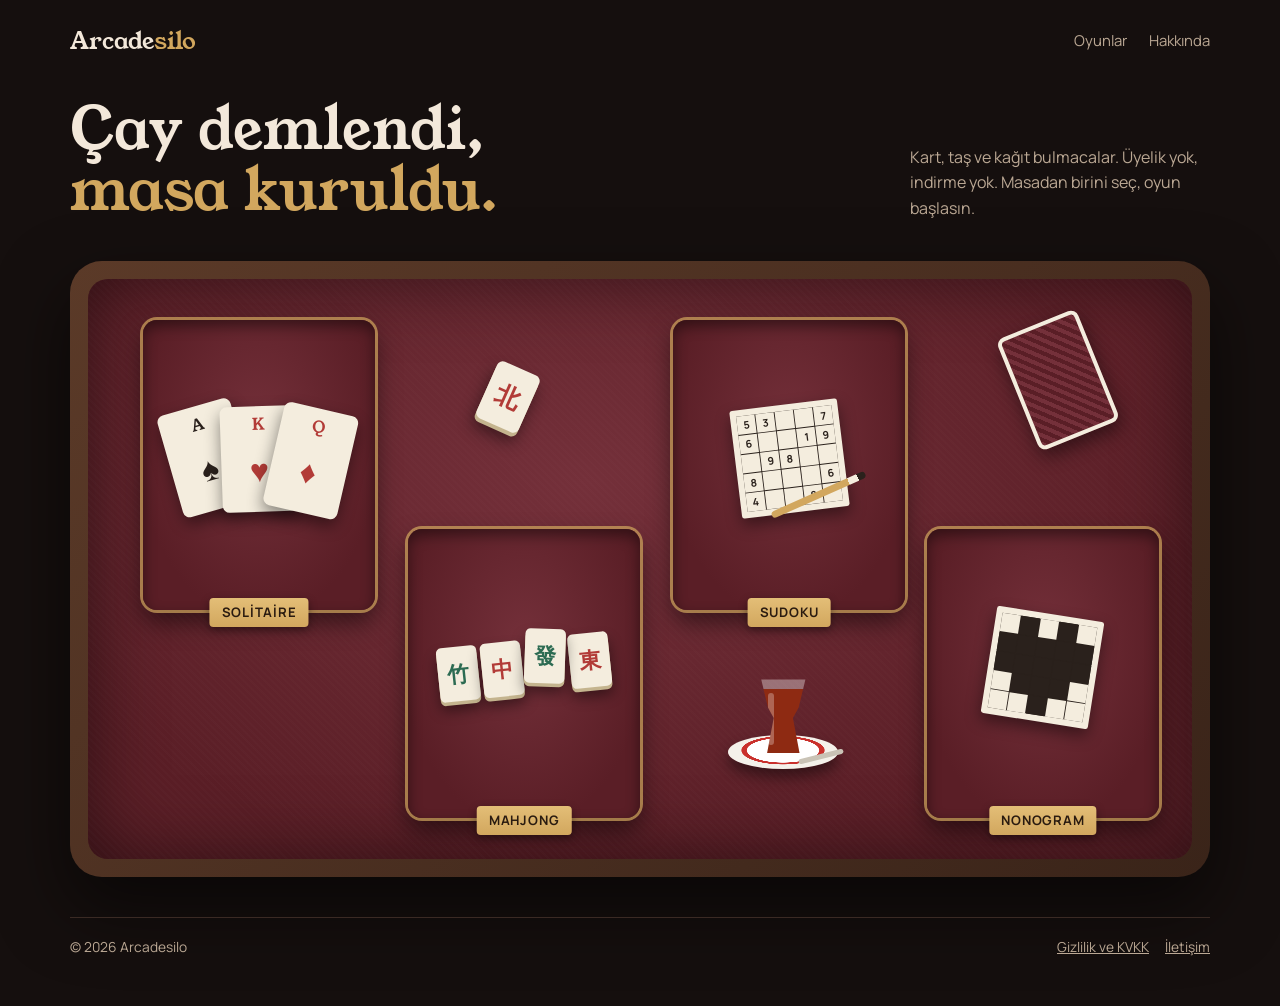
==== commit 7a24ea55: "Nonogram: new themed game + UI cleanup - Replace placeholder nonogram with full game (4 themes, 3 si" ====
--- a/index.html
+++ b/index.html
@@ -161,7 +161,7 @@
 </div>
 
 <div class="player" id="player" hidden role="dialog" aria-modal="true" aria-labelledby="pTitle">
-  <div class="pbar"><strong id="pTitle"></strong><div class="b"><button class="ib" id="fsBtn">Tam ekran</button><button class="ib" id="closeBtn">Kapat &#10005;</button></div></div>
+  <div class="pbar"><strong id="pTitle"></strong><div class="b"><button class="ib" id="closeBtn">Kapat &#10005;</button></div></div>
   <div class="stage" id="stage"></div>
 </div>
 
@@ -177,7 +177,7 @@
    obj:'<div class="sheet" style="transform:rotate(9deg)"><div class="sgrid n">'+"0101011111111110111000100".split("").map(v=>`<span class="${v==='1'?'on':''}"></span>`).join("")+'</div></div>'},
 ];
 const store={get(k,d){try{const v=localStorage.getItem(k);return v?JSON.parse(v):d}catch(e){return d}},set(k,v){try{localStorage.setItem(k,JSON.stringify(v))}catch(e){}}};
-document.getElementById("felt").insertAdjacentHTML("beforeend",GAMES.map(g=>`<button class="spot ${g.pos}" data-play="${g.id}" aria-label="${g.title} oyna"><div class="obj">${g.obj}</div><span class="plaque">${g.title}<small>~${g.time}</small></span></button>`).join(""));
+document.getElementById("felt").insertAdjacentHTML("beforeend",GAMES.map(g=>`<button class="spot ${g.pos}" data-play="${g.id}" aria-label="${g.title} oyna"><div class="obj">${g.obj}</div><span class="plaque">${g.title}</span></button>`).join(""));
 
 const player=document.getElementById("player"),stage=document.getElementById("stage");
 function play(id){const g=GAMES.find(x=>x.id===id);if(!g)return;
@@ -188,7 +188,6 @@
 function closeP(){player.hidden=true;stage.innerHTML="";document.body.style.overflow=""}
 document.addEventListener("click",e=>{const p=e.target.closest("[data-play]");if(p)play(p.dataset.play)});
 document.getElementById("closeBtn").onclick=closeP;
-document.getElementById("fsBtn").onclick=()=>{const t=stage.querySelector("iframe")||stage;t.requestFullscreen&&t.requestFullscreen().catch(()=>{})};
 document.addEventListener("keydown",e=>{if(e.key==="Escape"&&!player.hidden)closeP()});
 </script>
 </body>
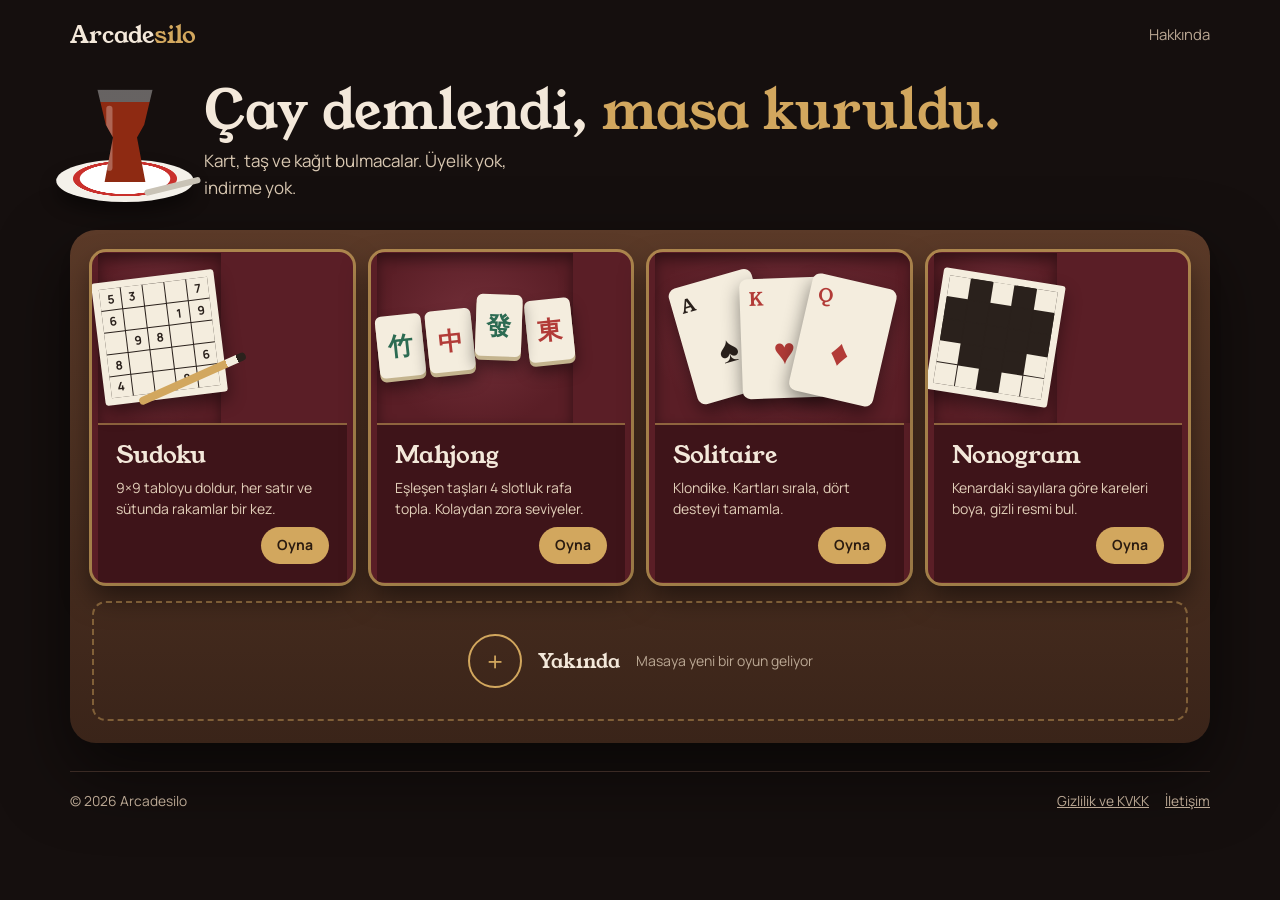
==== commit 5cc6b4d2: "Home page: redesign with tray grid layout - Replace absolute-positioned felt table with CSS grid of " ====
--- a/index.html
+++ b/index.html
@@ -7,7 +7,6 @@
 <title>Arcadesilo</title>
 <link rel="stylesheet" href="https://fonts.googleapis.com/css2?family=Young+Serif&family=Manrope:wght@400;500;700&display=swap">
 <style>
-/* Layout: bilerek tek tema. Bordo çuhalı kahvehane masası, nesneler masaya doğal ve dağınık yerleşmiş (yanında çay bardağı). Masanın üstüne pirinç etiketler. Telefonda düzenli ızgaraya döner. */
 :root{
   --bg:#150F0E; --wood:#3A2419; --wood-hi:#5B3A28; --felt:#5A1E26; --felt-hi:#74303A;
   --ink:#F3E8DA; --muted:#BBA894; --line:#3A2A24; --brass:#D2A75E; --paper:#F4EDDE; --paper-ink:#2A211C; --red:#B23B37; --green:#2C6B52;
@@ -17,44 +16,83 @@
 }
 *{box-sizing:border-box}
 body{margin:0;background:var(--bg);color:var(--ink);font-family:var(--body);font-size:16px;line-height:1.6;padding-inline:16px;padding-block:0 48px}
-.wrap{max-width:1140px;margin:0 auto;display:flex;flex-direction:column;gap:40px}
+.wrap{max-width:1140px;margin:0 auto;display:flex;flex-direction:column;gap:28px}
 button{font:inherit;cursor:pointer;color:inherit}
 a{color:inherit}
 :focus-visible{outline:2px solid var(--brass);outline-offset:3px;border-radius:6px}
 
-header{display:flex;justify-content:space-between;align-items:center;gap:12px;flex-wrap:wrap;padding-block:22px 0}
+header{display:flex;justify-content:space-between;align-items:center;gap:12px;flex-wrap:wrap;padding-block:16px 0}
 .logo{font-family:var(--display);font-size:1.5rem;text-decoration:none}
 .logo span{color:var(--brass)}
 header nav{display:flex;gap:22px;color:var(--muted);font-size:.93rem}
 header nav a{text-decoration:none}
 
-.intro{display:grid;grid-template-columns:1fr auto;gap:24px;align-items:end}
-.intro h1{font-family:var(--display);font-weight:400;font-size:clamp(2.1rem,5vw,3.6rem);line-height:1.05;margin:0;text-wrap:balance}
-.intro h1 span{color:var(--brass)}
-.intro p{margin:0;color:var(--muted);max-width:30ch}
-
-.table{background:linear-gradient(135deg,var(--wood-hi),var(--wood));padding:18px;border-radius:32px;box-shadow:0 30px 70px rgba(0,0,0,.55)}
-.felt{position:relative;aspect-ratio:16/8.4;max-width:100%;background:radial-gradient(ellipse at 45% 35%,var(--felt-hi),var(--felt) 72%);border-radius:20px;box-shadow:inset 0 0 70px rgba(0,0,0,.5);overflow:hidden}
-.felt::before{content:"";position:absolute;inset:0;background:repeating-linear-gradient(45deg,rgba(255,255,255,.012) 0 2px,transparent 2px 5px);pointer-events:none}
-
-.spot{position:absolute;background:none;border:0;padding:10px;display:flex;flex-direction:column;align-items:center;gap:14px;border-radius:16px}
-.spot .obj{transition:transform .35s cubic-bezier(.2,.8,.2,1)}
-.spot:hover .obj{transform:translateY(-8px) scale(1.03)}
-.plaque{background:linear-gradient(180deg,#E3BE77,var(--brass));color:#2A1B10;font-weight:700;font-size:.82rem;letter-spacing:.06em;text-transform:uppercase;padding:4px 12px;border-radius:4px;box-shadow:0 3px 8px rgba(0,0,0,.4);white-space:nowrap}
-.plaque small{font-weight:500;opacity:.7;margin-left:6px}
-.s-sol{left:6%;top:12%}
-.s-mah{left:31%;top:44%}
-.s-sud{left:55%;top:8%}
-.s-non{left:77%;top:44%}
-.deco{position:absolute;pointer-events:none}
-.d-tea{left:47%;top:58%}
-.d-tile{left:23%;top:16%;transform:rotate(24deg)}
-.d-card{left:88%;top:6%;transform:rotate(-22deg)}
-
+/* ---- INTRO ---- */
+.intro{display:flex;align-items:center;gap:24px;flex-wrap:wrap}
+.intro-tea{flex-shrink:0;transform:scale(1.25);transform-origin:center center}
+.intro-text h1{font-family:var(--display);font-weight:400;font-size:clamp(2rem,4.5vw,3.4rem);line-height:1.08;margin:0;text-wrap:balance}
+.intro-text h1 span{color:var(--brass)}
+.intro-text p{margin:6px 0 0;color:#D9C8B2;font-size:17px;max-width:34ch}
+
+/* çay bardağı + tabak */
+.tea{position:relative;width:110px;height:96px}
+.saucer{position:absolute;left:0;right:0;bottom:0;height:34px;border-radius:50%;background:radial-gradient(ellipse at 50% 45%,#FFFFFF 0 46%,#C9302C 47% 53%,#F4F1EA 54%);box-shadow:0 8px 14px rgba(0,0,0,.45)}
+.glass{position:absolute;left:31px;bottom:16px;width:48px;height:74px;clip-path:polygon(4% 0,96% 0,82% 38%,70% 52%,84% 100%,16% 100%,30% 52%,18% 38%);background:linear-gradient(180deg,rgba(255,255,255,.35) 0 14%,#8E2A12 14% 100%)}
+.glass::after{content:"";position:absolute;left:18%;top:18%;width:12%;height:70%;background:rgba(255,255,255,.28);border-radius:4px}
+.spoon{position:absolute;left:70px;bottom:10px;width:46px;height:5px;border-radius:3px;background:#C9C3B6;transform:rotate(-14deg)}
+
+/* ---- TABLE / MASA ---- */
+.table{background:linear-gradient(180deg,#5B3A28,#3A2419);padding:22px;border-radius:26px;box-shadow:0 30px 70px rgba(0,0,0,.55)}
+.grid{display:grid;grid-template-columns:repeat(auto-fit,minmax(210px,1fr));gap:18px}
+
+/* ---- TRAY / TEPSİ ---- */
+.tray{
+  display:flex;flex-direction:column;border-radius:14px;overflow:hidden;
+  background:var(--felt);
+  box-shadow:0 0 0 3px rgba(210,167,94,.7),0 14px 28px rgba(0,0,0,.5);
+  text-decoration:none;cursor:pointer;border:0;text-align:left;
+  transition:transform .25s,box-shadow .25s;
+}
+.tray:hover,.tray:focus-visible{
+  box-shadow:0 0 0 3px var(--brass),0 18px 34px rgba(0,0,0,.55);
+  transform:translateY(-4px);
+}
+.tray .stage{
+  height:170px;display:grid;place-items:center;
+  background:radial-gradient(ellipse at 50% 45%,var(--felt-hi),var(--felt) 75%);
+  box-shadow:inset 0 6px 14px rgba(0,0,0,.45);
+}
+.tray .obj{transition:transform .3s cubic-bezier(.2,.8,.2,1)}
+.tray:hover .obj{transform:translateY(-6px) scale(1.03)}
+.tray .info{
+  background:#3E1419;border-top:2px solid rgba(210,167,94,.55);
+  padding:16px 18px 18px;display:flex;flex-direction:column;gap:8px;
+}
+.tray .info h3{font-family:var(--display);font-weight:400;font-size:24px;margin:0;line-height:1.2}
+.tray .info .desc{font-size:14px;color:#E2CFB9;margin:0;line-height:1.5}
+.tray .info .pill{
+  align-self:flex-end;
+  background:var(--brass);color:#2A1B10;font-weight:700;font-size:14px;
+  padding:7px 16px;border-radius:999px;border:0;pointer-events:none;
+}
+
+/* ---- YAKINDA ---- */
+.soon{
+  border:2px dashed rgba(210,167,94,.45);border-radius:14px;min-height:120px;
+  display:flex;flex-direction:row;align-items:center;justify-content:center;gap:16px;
+  color:var(--muted);grid-column:1 / -1;padding:20px;
+}
+.soon-circle{
+  width:54px;height:54px;border-radius:50%;border:2px solid var(--brass);
+  display:grid;place-items:center;font-size:28px;color:var(--brass);line-height:1;
+}
+.soon h3{font-family:var(--display);font-weight:400;font-size:20px;margin:0;color:var(--ink)}
+.soon p{font-size:14px;margin:0}
+
+/* ---- OBJ STYLES ---- */
 .pcard{width:86px;height:120px;background:var(--paper);color:var(--paper-ink);border-radius:8px;box-shadow:0 8px 18px rgba(0,0,0,.45);padding:7px 9px;display:flex;flex-direction:column;justify-content:space-between;font-family:var(--display);font-size:1.15rem}
 .pcard .c{align-self:center;font-size:2.3rem;line-height:1}
 .pcard.r{color:var(--red)}
-.pcard.back{background:repeating-linear-gradient(45deg,var(--felt-hi) 0 4px,var(--felt) 4px 8px);border:4px solid var(--paper)}
 .fan{display:flex}
 .fan .pcard:nth-child(1){transform:rotate(-16deg) translate(26px,6px)}
 .fan .pcard:nth-child(2){transform:rotate(-2deg)}
@@ -69,65 +107,39 @@
 .sgrid.n span.on{background:var(--paper-ink)}
 .pencil{width:116px;height:8px;border-radius:4px;background:linear-gradient(90deg,var(--brass) 0 82%,var(--paper) 82% 92%,var(--paper-ink) 92%);margin-top:-8px;transform:rotate(-24deg) translateX(40px)}
 
-/* çay bardağı + tabak (üstten-yandan karışık görünüm) */
-.tea{position:relative;width:110px;height:96px}
-.saucer{position:absolute;left:0;right:0;bottom:0;height:34px;border-radius:50%;background:radial-gradient(ellipse at 50% 45%,#FFFFFF 0 46%,#C9302C 47% 53%,#F4F1EA 54%);box-shadow:0 8px 14px rgba(0,0,0,.45)}
-.glass{position:absolute;left:31px;bottom:16px;width:48px;height:74px;clip-path:polygon(4% 0,96% 0,82% 38%,70% 52%,84% 100%,16% 100%,30% 52%,18% 38%);background:linear-gradient(180deg,rgba(255,255,255,.35) 0 14%,#8E2A12 14% 100%)}
-.glass::after{content:"";position:absolute;left:18%;top:18%;width:12%;height:70%;background:rgba(255,255,255,.28);border-radius:4px}
-.spoon{position:absolute;left:70px;bottom:10px;width:46px;height:5px;border-radius:3px;background:#C9C3B6;transform:rotate(-14deg)}
-
-/* ---- çerçeveli modlar: her oyun sabit bir alan ---- */
-.framed .spot{width:21%;height:50%;justify-content:center;padding:14px 10px 26px;transition:background .25s,box-shadow .25s,border-color .25s}
-.framed .s-sol{left:5%;top:7%}
-.framed .s-mah{left:29%;top:43%}
-.framed .s-sud{left:53%;top:7%}
-.framed .s-non{left:76%;top:43%}
-.framed .d-tea{left:58%;top:68%}
-.framed .d-tile{left:36%;top:15%}
-.framed .d-card{left:84%;top:7%}
-.framed .plaque{position:absolute;bottom:-13px;left:50%;transform:translateX(-50%)}
-
-/* Ahşap tepsi: pirinç kenarlı oyun alanları */
-.f-tray .spot{border-radius:14px;background:radial-gradient(ellipse at 50% 40%,var(--felt-hi),var(--felt) 75%);box-shadow:0 0 0 3px color-mix(in srgb,var(--brass) 70%,transparent),0 12px 24px rgba(0,0,0,.5),inset 0 6px 14px rgba(0,0,0,.45)}
-.f-tray .spot:hover{box-shadow:0 0 0 3px var(--brass),0 16px 30px rgba(0,0,0,.55),inset 0 6px 14px rgba(0,0,0,.45)}
-.f-tray .plaque{bottom:-17px}
-
-.framed .spot .obj{transform:scale(.88)}
-.framed .spot:hover .obj{transform:scale(.9) translateY(-6px)}
-@media (max-width:900px){
-  .framed .spot{width:auto;height:auto;min-height:220px;position:relative;left:auto;top:auto}
-  .framed.felt{grid-template-columns:repeat(2,minmax(0,1fr));gap:34px 16px;padding:24px 14px 36px}
-  .framed .spot{min-width:0}
-}
-@media (max-width:520px){
-  .framed .spot{min-height:180px}
-  .framed .spot .obj,.framed .spot:hover .obj{transform:scale(.6)}
-  .framed .plaque{font-size:.7rem;padding:3px 8px}
-  .framed .plaque small{display:none}
-}
-
-footer{display:flex;justify-content:space-between;gap:12px;flex-wrap:wrap;font-size:.86rem;color:var(--muted);border-top:1px solid var(--line);padding-top:18px}
-footer nav{display:flex;gap:16px}
-
+/* ---- PLAYER ---- */
 .player[hidden]{display:none}
 .player{position:fixed;inset:0;background:var(--bg);z-index:20;display:flex;flex-direction:column;padding-top:env(safe-area-inset-top,0px);padding-bottom:env(safe-area-inset-bottom,0px)}
 .pbar{display:flex;justify-content:space-between;align-items:center;gap:12px;padding:12px 16px;border-bottom:1px solid var(--line)}
 .pbar strong{font-family:var(--display);font-weight:400;font-size:1.25rem}
 .pbar .b{display:flex;gap:8px}
 .ib{border:1px solid var(--line);background:var(--wood);border-radius:999px;padding:8px 14px;font-size:.88rem}
-.stage{flex:1;display:grid;place-items:center;padding:16px;min-height:0}
-.stage iframe{width:100%;height:100%;border:0;border-radius:12px;background:var(--felt)}
+.p-stage{flex:1;display:grid;place-items:center;padding:16px;min-height:0}
+.p-stage iframe{width:100%;height:100%;border:0;border-radius:12px;background:var(--felt)}
 .missing{max-width:420px;text-align:center;color:var(--muted)}
 .missing h3{font-family:var(--display);font-weight:400;font-size:1.5rem;color:var(--ink);margin:0 0 8px}
 
+footer{display:flex;justify-content:space-between;gap:12px;flex-wrap:wrap;font-size:.86rem;color:var(--muted);border-top:1px solid var(--line);padding-top:18px}
+footer nav{display:flex;gap:16px}
+
+/* ---- RESPONSIVE ---- */
 @media (max-width:900px){
-  .intro{grid-template-columns:1fr}
-  .felt{aspect-ratio:auto;display:grid;grid-template-columns:repeat(2,1fr);gap:18px 6px;padding:22px 8px}
-  .spot{position:static;justify-content:end}
-  .deco{display:none}
-  .list{grid-template-columns:1fr}
-}
-@media (max-width:420px){.table{padding:10px;border-radius:22px}.spot .obj{transform:scale(.8)}.spot:hover .obj{transform:scale(.8) translateY(-6px)}.spot{gap:4px}}
+  .grid{grid-template-columns:repeat(2,1fr)}
+  .intro-tea{transform:scale(1)}
+}
+@media (max-width:520px){
+  .grid{grid-template-columns:repeat(2,1fr)}
+  .tray .stage{height:150px}
+  .tray .obj{transform:scale(.7)}
+  .tray:hover .obj{transform:scale(.7) translateY(-6px)}
+  .tray .info h3{font-size:20px}
+  .tray .info .desc{font-size:13px}
+  .tray .info .pill{font-size:13px;padding:5px 12px}
+  .soon{grid-column:1 / -1;min-height:120px;flex-direction:row;gap:16px}
+  .soon-circle{width:42px;height:42px;font-size:22px}
+  .soon h3{font-size:17px}
+  .intro-tea{transform:scale(.9)}
+}
 @media (prefers-reduced-motion:reduce){*{transition:none!important}}
 </style>
 <style>[hidden]{display:none!important} img{max-width:100%}</style>
@@ -135,23 +147,22 @@
 <body>
 <div class="wrap">
   <header>
-    <a class="logo" href="#top">Arcade<span>silo</span></a>
-    <nav><a href="#oyunlar">Oyunlar</a><a href="#top">Hakkında</a></nav>
+    <a class="logo" href="#">Arcade<span>silo</span></a>
+    <nav><a href="#top">Hakkında</a></nav>
   </header>
 
   <section class="intro" id="top">
-    <h1>Çay demlendi, <span>masa kuruldu.</span></h1>
-    <p>Kart, taş ve kağıt bulmacalar. Üyelik yok, indirme yok. Masadan birini seç, oyun başlasın.</p>
-  </section>
-
-  <section>
-  <section class="table" id="oyunlar" aria-label="Oyun masası">
-    <div class="felt framed f-tray" id="felt">
-      <div class="deco d-tile" aria-hidden="true"><div class="tile r">北</div></div>
-      <div class="deco d-card" aria-hidden="true"><div class="pcard back"></div></div>
-      <div class="deco d-tea" aria-hidden="true"><div class="tea"><div class="saucer"></div><div class="glass"></div><div class="spoon"></div></div></div>
+    <div class="intro-tea" aria-hidden="true">
+      <div class="tea"><div class="saucer"></div><div class="glass"></div><div class="spoon"></div></div>
+    </div>
+    <div class="intro-text">
+      <h1>Çay demlendi, <span>masa kuruldu.</span></h1>
+      <p>Kart, taş ve kağıt bulmacalar. Üyelik yok, indirme yok.</p>
     </div>
   </section>
+
+  <section class="table" id="oyunlar" aria-label="Oyun masası">
+    <div class="grid" id="grid"></div>
   </section>
 
   <footer>
@@ -162,33 +173,52 @@
 
 <div class="player" id="player" hidden role="dialog" aria-modal="true" aria-labelledby="pTitle">
   <div class="pbar"><strong id="pTitle"></strong><div class="b"><button class="ib" id="closeBtn">Kapat &#10005;</button></div></div>
-  <div class="stage" id="stage"></div>
+  <div class="p-stage" id="stage"></div>
 </div>
 
 <script>
 const GAMES=[
-  {id:"solitaire",pos:"s-sol",title:"Solitaire",desc:"Klondike. Kartları sırala, dört desteyi tamamla.",time:"10 dk",file:"games/solitaire/index.html",
+  {id:"sudoku",title:"Sudoku",desc:"9×9 tabloyu doldur, her satır ve sütunda rakamlar bir kez.",file:"games/sudoku/index.html",
+   obj:'<div><div class="sheet" style="transform:rotate(-7deg)"><div class="sgrid">'+[5,3,"","",7,6,"","",1,9,"",9,8,"","",8,"","","",6,4,"","",8,""].map(v=>`<span>${v}</span>`).join("")+'</div></div><div class="pencil"></div></div>'},
+  {id:"mahjong",title:"Mahjong",desc:"Eşleşen taşları 4 slotluk rafa topla. Kolaydan zora seviyeler.",file:"games/mahjong/index.html",
+   obj:'<div class="tiles"><div class="tile">竹</div><div class="tile r">中</div><div class="tile">發</div><div class="tile r">東</div></div>'},
+  {id:"solitaire",title:"Solitaire",desc:"Klondike. Kartları sırala, dört desteyi tamamla.",file:"games/solitaire/index.html",
    obj:'<div class="fan"><div class="pcard"><span>A</span><span class="c">&#9824;</span><span></span></div><div class="pcard r"><span>K</span><span class="c">&#9829;</span><span></span></div><div class="pcard r"><span>Q</span><span class="c">&#9830;</span><span></span></div></div>'},
-  {id:"mahjong",pos:"s-mah",title:"Mahjong",desc:"Eşleşen taşları 4 slotluk rafa topla. Kolaydan zora seviyeler.",time:"5 dk",file:"games/mahjong/index.html",
-   obj:'<div class="tiles"><div class="tile">竹</div><div class="tile r">中</div><div class="tile">發</div><div class="tile r">東</div></div>'},
-  {id:"sudoku",pos:"s-sud",title:"Sudoku",desc:"9×9 tabloyu doldur, her satır ve sütunda rakamlar bir kez.",time:"15 dk",file:"games/sudoku/index.html",
-   obj:'<div><div class="sheet" style="transform:rotate(-7deg)"><div class="sgrid">'+[5,3,"","",7,6,"","",1,9,"",9,8,"","",8,"","","",6,4,"","",8,""].map(v=>`<span>${v}</span>`).join("")+'</div></div><div class="pencil"></div></div>'},
-  {id:"nonogram",pos:"s-non",title:"Nonogram",desc:"Kenardaki sayılara göre kareleri boya, gizli resmi bul.",time:"8 dk",file:"games/nonogram/index.html",
+  {id:"nonogram",title:"Nonogram",desc:"Kenardaki sayılara göre kareleri boya, gizli resmi bul.",file:"games/nonogram/index.html",
    obj:'<div class="sheet" style="transform:rotate(9deg)"><div class="sgrid n">'+"0101011111111110111000100".split("").map(v=>`<span class="${v==='1'?'on':''}"></span>`).join("")+'</div></div>'},
 ];
 const store={get(k,d){try{const v=localStorage.getItem(k);return v?JSON.parse(v):d}catch(e){return d}},set(k,v){try{localStorage.setItem(k,JSON.stringify(v))}catch(e){}}};
-document.getElementById("felt").insertAdjacentHTML("beforeend",GAMES.map(g=>`<button class="spot ${g.pos}" data-play="${g.id}" aria-label="${g.title} oyna"><div class="obj">${g.obj}</div><span class="plaque">${g.title}</span></button>`).join(""));
-
+
+// Build trays
+const gridEl=document.getElementById("grid");
+gridEl.innerHTML=GAMES.map(g=>`<button class="tray" data-play="${g.id}" aria-label="${g.title} oyna"><div class="stage"><div class="obj">${g.obj}</div></div><div class="info"><h3 lang="en">${g.title}</h3><p class="desc">${g.desc}</p><span class="pill">Oyna</span></div></button>`).join("")+`<div class="soon"><div class="soon-circle">+</div><h3>Yakında</h3><p>Masaya yeni bir oyun geliyor</p></div>`;
+
+// Player
 const player=document.getElementById("player"),stage=document.getElementById("stage");
-function play(id){const g=GAMES.find(x=>x.id===id);if(!g)return;
+function play(id){
+  const g=GAMES.find(x=>x.id===id);if(!g)return;
   document.getElementById("pTitle").textContent=g.title;
   stage.innerHTML=g.file?`<iframe src="${g.file}" title="${g.title}" allow="fullscreen"></iframe>`:`<div class="missing"><h3>${g.title} buraya gelecek</h3><p>Oyun dosyası bağlanınca bu ekranda açılacak.</p></div>`;
-  player.hidden=false;document.body.style.overflow="hidden";document.getElementById("closeBtn").focus();
-  const r=store.get("as_recent",[]).filter(x=>x!==id);r.unshift(id);store.set("as_recent",r.slice(0,5));}
-function closeP(){player.hidden=true;stage.innerHTML="";document.body.style.overflow=""}
+  player.hidden=false;document.body.style.overflow="hidden";
+  document.getElementById("closeBtn").focus();
+  history.pushState({game:id},"",'#'+id);
+  const r=store.get("as_recent",[]).filter(x=>x!==id);r.unshift(id);store.set("as_recent",r.slice(0,5));
+}
+function closeP(){
+  if(player.hidden)return;
+  player.hidden=true;stage.innerHTML="";document.body.style.overflow="";
+}
+function closeViaBack(){
+  if(!player.hidden) history.back();
+}
 document.addEventListener("click",e=>{const p=e.target.closest("[data-play]");if(p)play(p.dataset.play)});
-document.getElementById("closeBtn").onclick=closeP;
-document.addEventListener("keydown",e=>{if(e.key==="Escape"&&!player.hidden)closeP()});
+document.getElementById("closeBtn").onclick=closeViaBack;
+document.addEventListener("keydown",e=>{if(e.key==="Escape"&&!player.hidden)closeViaBack()});
+window.addEventListener("popstate",()=>closeP());
+
+// Direct link: open game if hash matches
+const hashId=location.hash.slice(1);
+if(hashId && GAMES.find(x=>x.id===hashId)) play(hashId);
 </script>
 </body>
 </html>
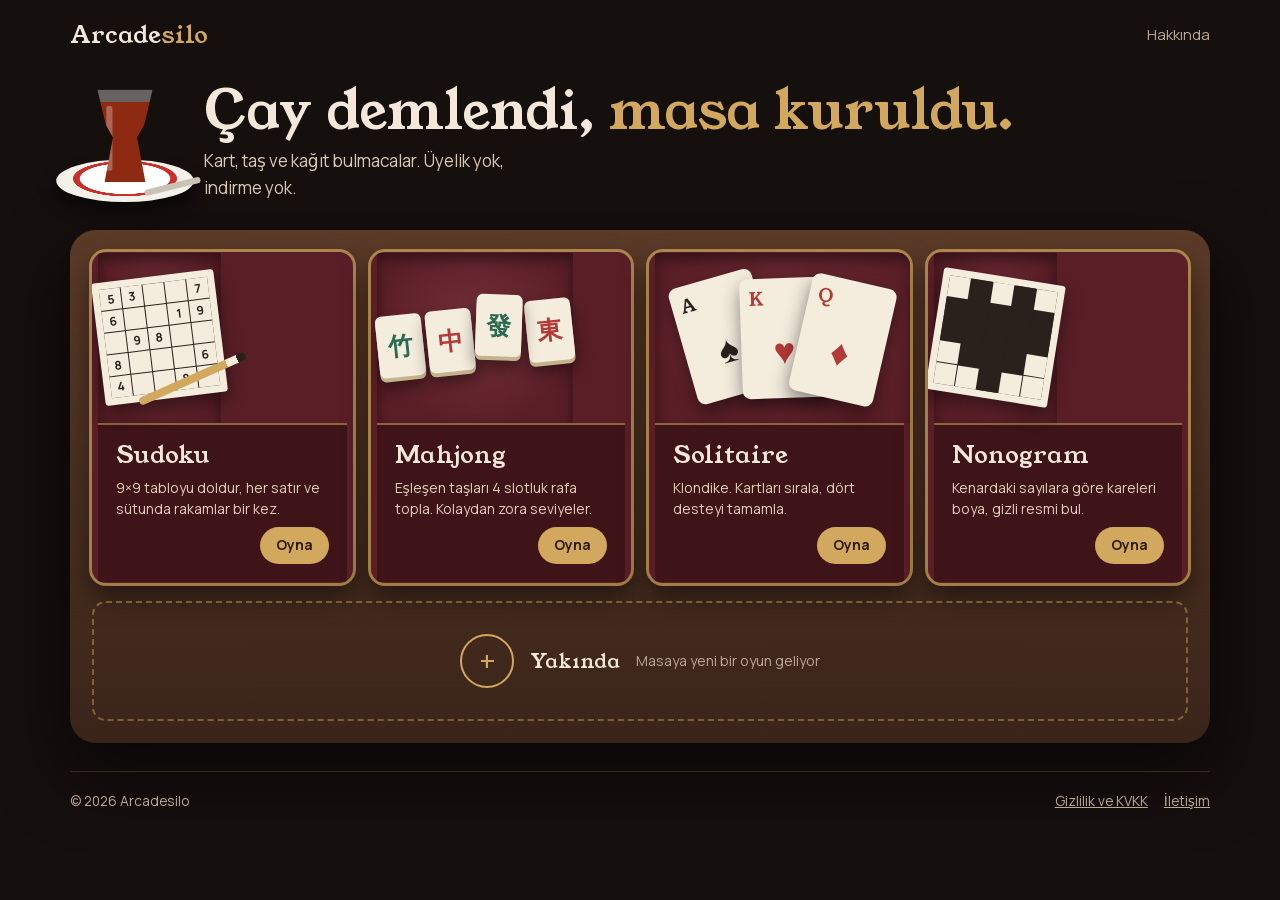
==== commit be2538f7: "Pre-publish: self-host fonts, add privacy page, update .gitignore - Self-host Young Serif and Manrop" ====
--- a/index.html
+++ b/index.html
@@ -5,7 +5,7 @@
 <meta name="viewport" content="width=device-width, initial-scale=1, viewport-fit=cover">
 <meta name="description" content="Kart, taş ve kağıt bulmacalar: Solitaire, Mahjong, Sudoku, Nonogram. Üyelik yok, indirme yok.">
 <title>Arcadesilo</title>
-<link rel="stylesheet" href="https://fonts.googleapis.com/css2?family=Young+Serif&family=Manrope:wght@400;500;700&display=swap">
+<link rel="stylesheet" href="fonts/fonts.css">
 <style>
 :root{
   --bg:#150F0E; --wood:#3A2419; --wood-hi:#5B3A28; --felt:#5A1E26; --felt-hi:#74303A;
@@ -167,7 +167,7 @@
 
   <footer>
     <span>&copy; 2026 Arcadesilo</span>
-    <nav><a href="#top">Gizlilik ve KVKK</a><a href="#top">İletişim</a></nav>
+    <nav><a href="gizlilik.html">Gizlilik ve KVKK</a><a href="mailto:efeeray92@gmail.com">İletişim</a></nav>
   </footer>
 </div>
 
--- a/fonts/fonts.css
+++ b/fonts/fonts.css
@@ -0,0 +1,40 @@
+@font-face {
+  font-family: 'Young Serif';
+  font-style: normal;
+  font-weight: 400;
+  font-display: swap;
+  src: url(young-serif-latin.woff2) format('woff2');
+  unicode-range: U+0000-00FF, U+0131, U+0152-0153, U+02BB-02BC, U+02C6, U+02DA, U+02DC, U+0304, U+0308, U+0329, U+2000-206F, U+20AC, U+2122, U+2191, U+2193, U+2212, U+2215, U+FEFF, U+FFFD;
+}
+@font-face {
+  font-family: 'Manrope';
+  font-style: normal;
+  font-weight: 400;
+  font-display: swap;
+  src: url(manrope-latin.woff2) format('woff2');
+  unicode-range: U+0000-00FF, U+0131, U+0152-0153, U+02BB-02BC, U+02C6, U+02DA, U+02DC, U+0304, U+0308, U+0329, U+2000-206F, U+20AC, U+2122, U+2191, U+2193, U+2212, U+2215, U+FEFF, U+FFFD;
+}
+@font-face {
+  font-family: 'Manrope';
+  font-style: normal;
+  font-weight: 500;
+  font-display: swap;
+  src: url(manrope-latin.woff2) format('woff2');
+  unicode-range: U+0000-00FF, U+0131, U+0152-0153, U+02BB-02BC, U+02C6, U+02DA, U+02DC, U+0304, U+0308, U+0329, U+2000-206F, U+20AC, U+2122, U+2191, U+2193, U+2212, U+2215, U+FEFF, U+FFFD;
+}
+@font-face {
+  font-family: 'Manrope';
+  font-style: normal;
+  font-weight: 600;
+  font-display: swap;
+  src: url(manrope-latin.woff2) format('woff2');
+  unicode-range: U+0000-00FF, U+0131, U+0152-0153, U+02BB-02BC, U+02C6, U+02DA, U+02DC, U+0304, U+0308, U+0329, U+2000-206F, U+20AC, U+2122, U+2191, U+2193, U+2212, U+2215, U+FEFF, U+FFFD;
+}
+@font-face {
+  font-family: 'Manrope';
+  font-style: normal;
+  font-weight: 700;
+  font-display: swap;
+  src: url(manrope-latin.woff2) format('woff2');
+  unicode-range: U+0000-00FF, U+0131, U+0152-0153, U+02BB-02BC, U+02C6, U+02DA, U+02DC, U+0304, U+0308, U+0329, U+2000-206F, U+20AC, U+2122, U+2191, U+2193, U+2212, U+2215, U+FEFF, U+FFFD;
+}
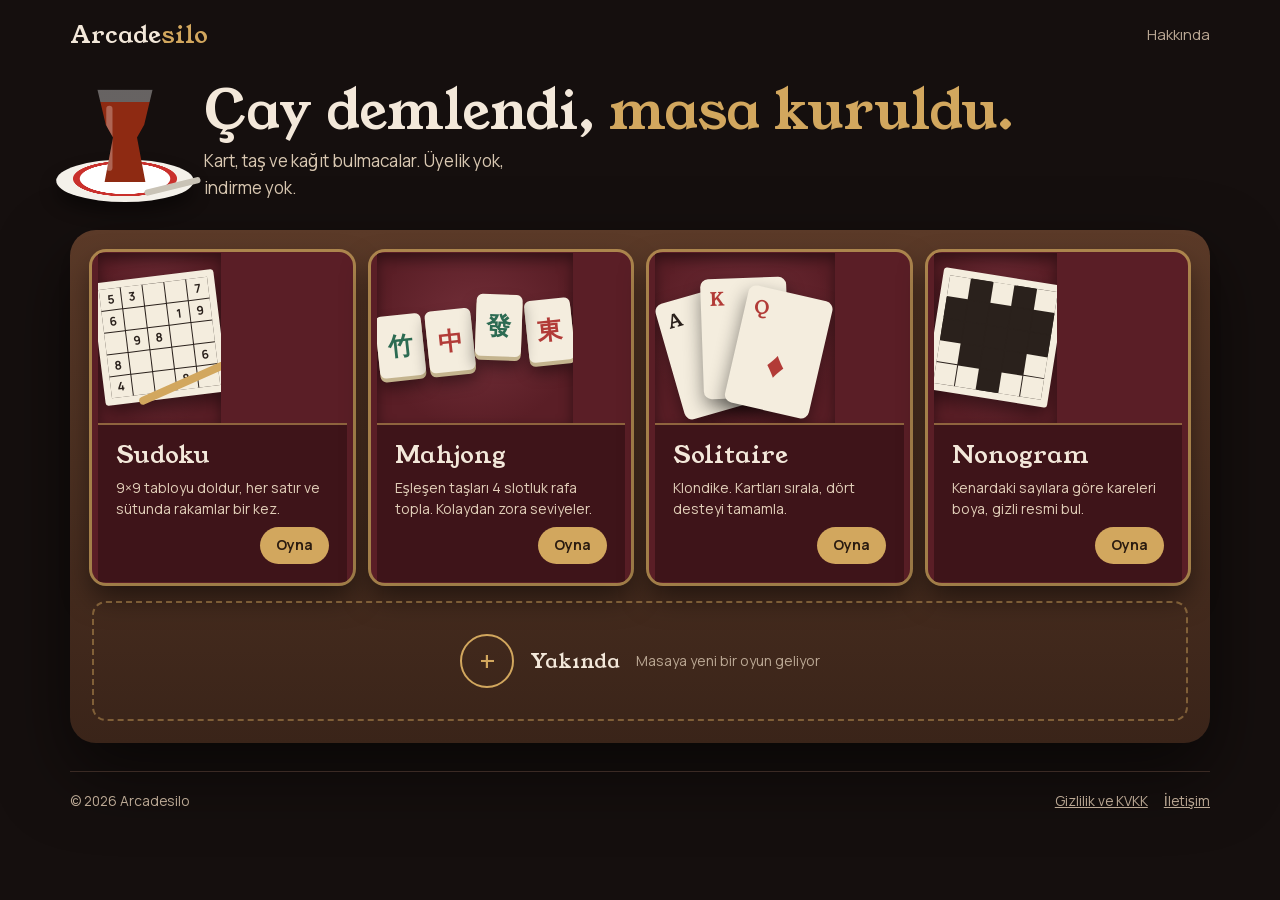
==== commit 3fcad49a: "Mobile responsive: all 4 games playable on iPhone 14 Pro (393x852) - Solitaire: card width scales wi" ====
--- a/index.html
+++ b/index.html
@@ -58,7 +58,7 @@
   transform:translateY(-4px);
 }
 .tray .stage{
-  height:170px;display:grid;place-items:center;
+  height:170px;display:grid;place-items:center;overflow:hidden;
   background:radial-gradient(ellipse at 50% 45%,var(--felt-hi),var(--felt) 75%);
   box-shadow:inset 0 6px 14px rgba(0,0,0,.45);
 }
@@ -93,10 +93,11 @@
 .pcard{width:86px;height:120px;background:var(--paper);color:var(--paper-ink);border-radius:8px;box-shadow:0 8px 18px rgba(0,0,0,.45);padding:7px 9px;display:flex;flex-direction:column;justify-content:space-between;font-family:var(--display);font-size:1.15rem}
 .pcard .c{align-self:center;font-size:2.3rem;line-height:1}
 .pcard.r{color:var(--red)}
-.fan{display:flex}
-.fan .pcard:nth-child(1){transform:rotate(-16deg) translate(26px,6px)}
+.fan{display:flex;position:relative;width:180px;height:130px}
+.fan .pcard{position:absolute;top:50%;left:50%;margin:-60px 0 0 -43px}
+.fan .pcard:nth-child(1){transform:rotate(-16deg) translate(-36px,4px)}
 .fan .pcard:nth-child(2){transform:rotate(-2deg)}
-.fan .pcard:nth-child(3){transform:rotate(13deg) translate(-26px,8px)}
+.fan .pcard:nth-child(3){transform:rotate(13deg) translate(36px,6px)}
 .tiles{display:flex;gap:4px;transform:rotate(-6deg)}
 .tile{width:46px;height:62px;background:var(--paper);border-radius:6px;box-shadow:0 4px 0 #C4B48E,0 10px 16px rgba(0,0,0,.45);display:grid;place-items:center;font-size:1.55rem;color:var(--green);font-weight:700}
 .tile.r{color:var(--red)}
@@ -129,9 +130,17 @@
 }
 @media (max-width:520px){
   .grid{grid-template-columns:repeat(2,1fr)}
-  .tray .stage{height:150px}
-  .tray .obj{transform:scale(.7)}
-  .tray:hover .obj{transform:scale(.7) translateY(-6px)}
+  .tray .stage{height:130px}
+  .tray .obj{transform:scale(.45)}
+  .tray:hover .obj{transform:scale(.45) translateY(-6px)}
+  .pcard{width:70px;height:98px;border-radius:6px;padding:5px 7px;font-size:.95rem}
+  .pcard .c{font-size:1.8rem}
+  .fan{width:150px;height:106px}
+  .fan .pcard{margin:-49px 0 0 -35px}
+  .fan .pcard:nth-child(1){transform:rotate(-16deg) translate(-28px,3px)}
+  .fan .pcard:nth-child(3){transform:rotate(13deg) translate(28px,5px)}
+  .tile{width:36px;height:50px;border-radius:5px;font-size:1.2rem}
+  .tiles{gap:3px}
   .tray .info h3{font-size:20px}
   .tray .info .desc{font-size:13px}
   .tray .info .pill{font-size:13px;padding:5px 12px}
